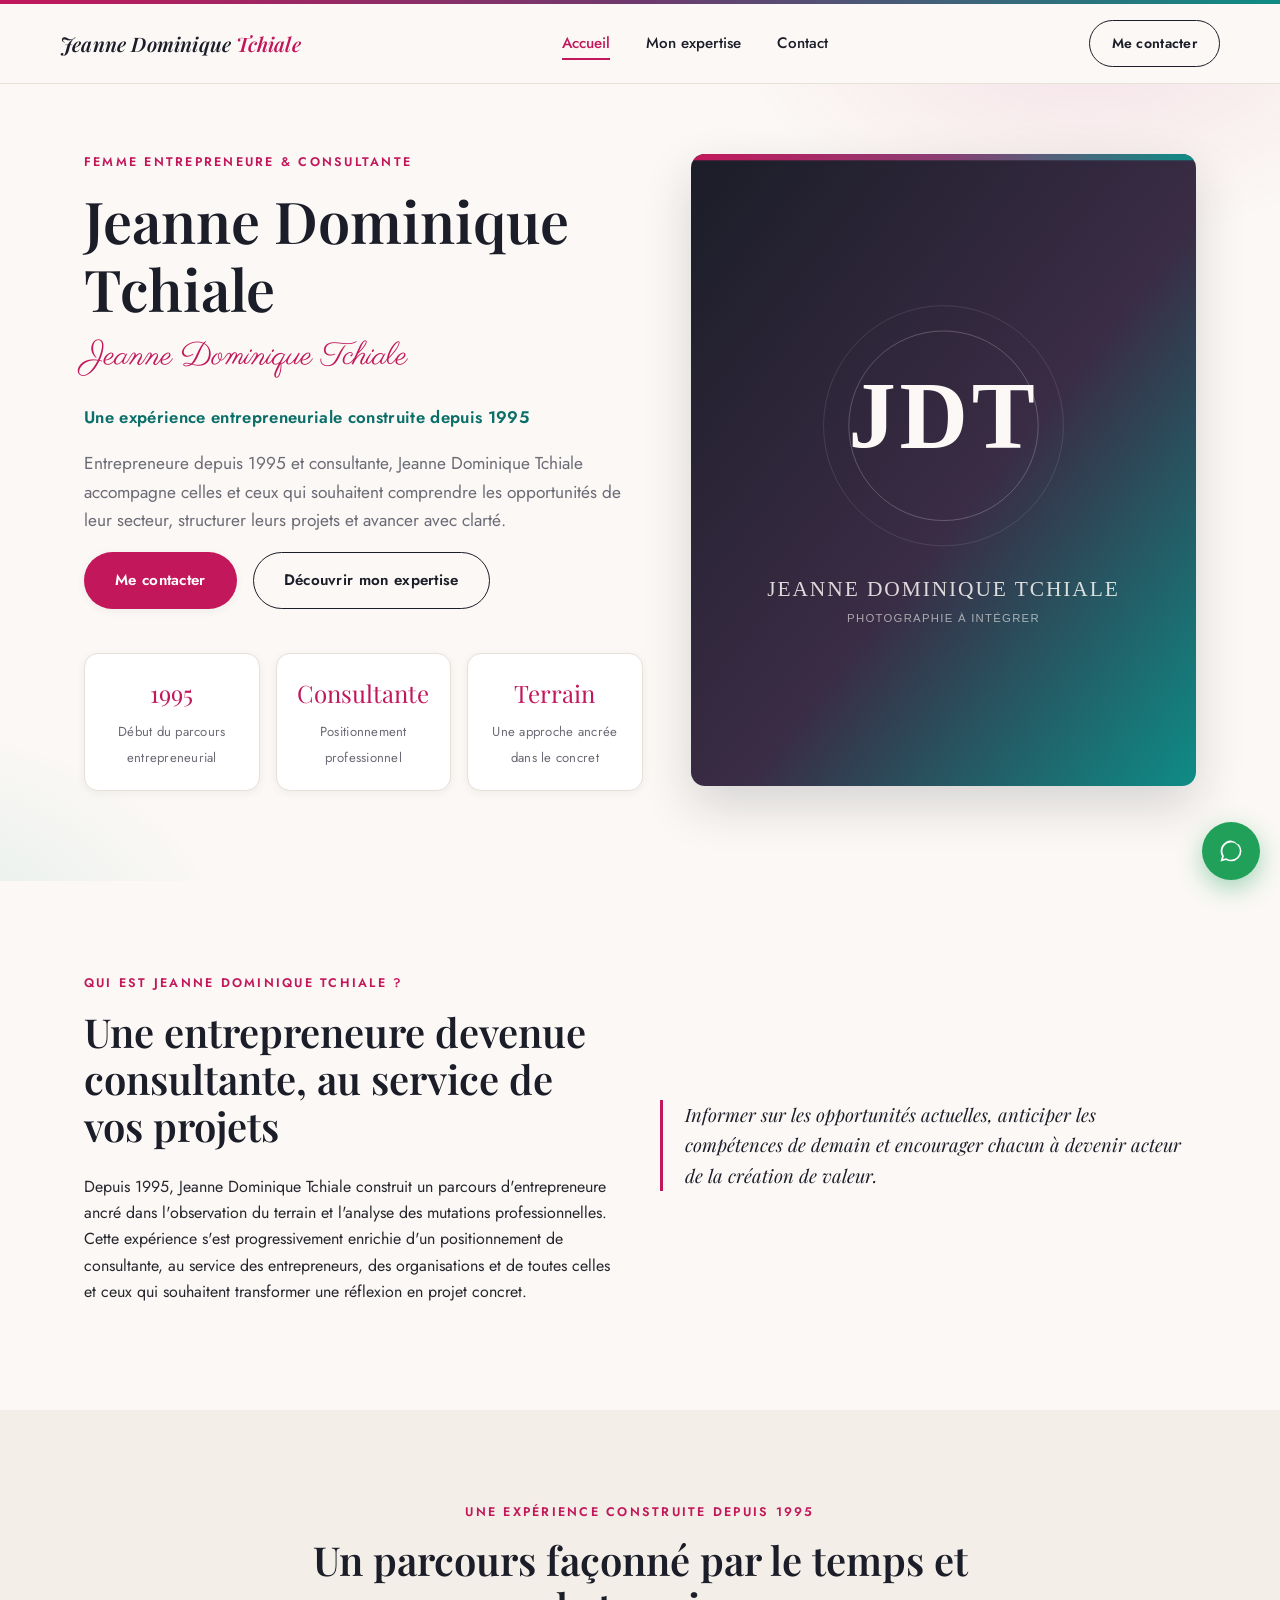
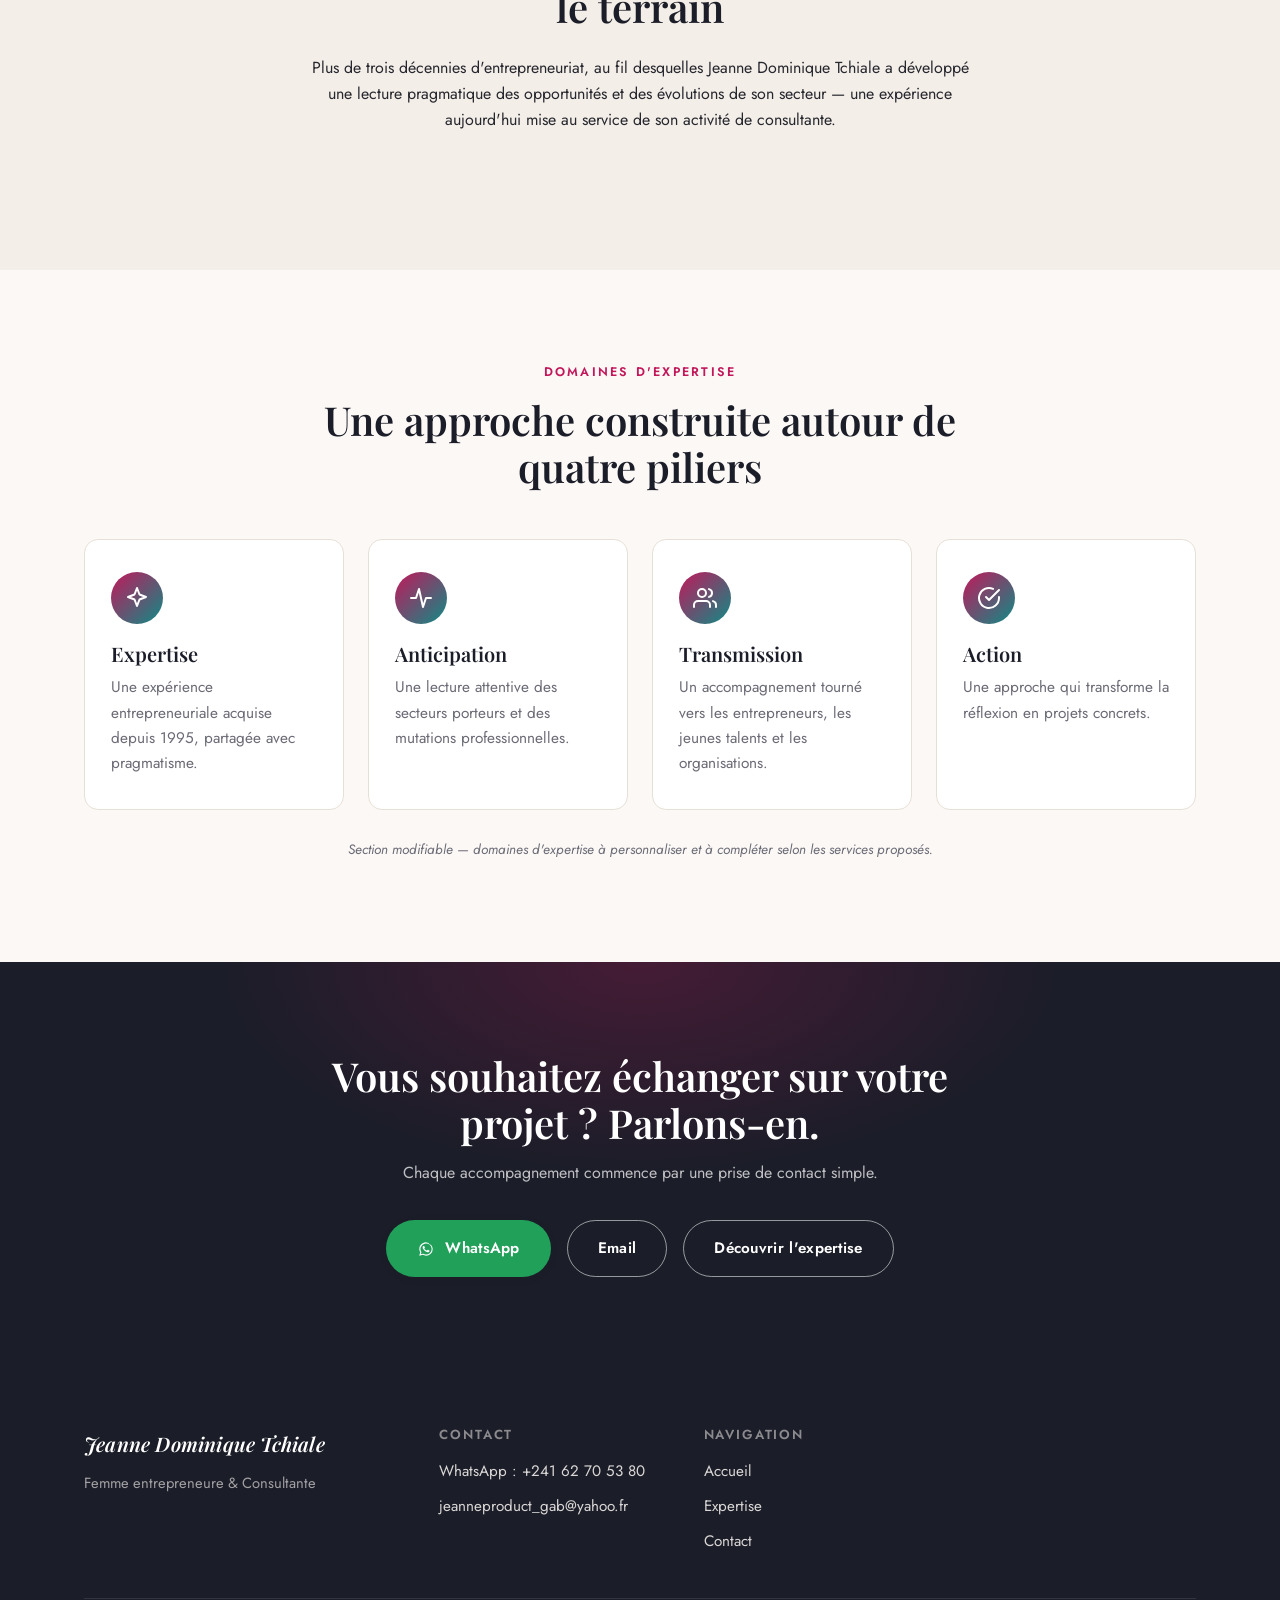
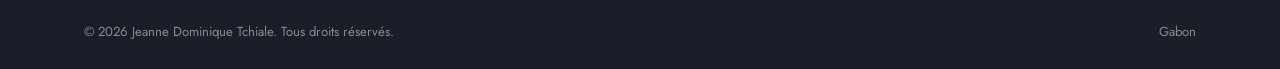
==== jeanne-dominique-tchiale/index.html @ a13acd10 "Add premium vitrine site for Jeanne Dominique Tchiale New static, dependency-free HTML/CSS/JS site (" ====
<!DOCTYPE html>
<html lang="fr">
<head>
<meta charset="UTF-8">
<meta name="viewport" content="width=device-width, initial-scale=1.0">
<title>Jeanne Dominique Tchiale — Femme entrepreneure &amp; Consultante depuis 1995</title>
<meta name="description" content="Jeanne Dominique Tchiale, femme entrepreneure depuis 1995 et consultante au Gabon. Découvrez son parcours, son expertise et prenez contact via WhatsApp ou email.">
<meta name="keywords" content="Jeanne Dominique Tchiale, entrepreneure, consultante, Gabon, Libreville">
<link rel="canonical" href="index.html">

<meta property="og:type" content="website">
<meta property="og:title" content="Jeanne Dominique Tchiale — Femme entrepreneure & Consultante">
<meta property="og:description" content="Une expérience entrepreneuriale construite depuis 1995, au service de votre projet.">
<meta property="og:image" content="assets/img/portrait-placeholder.svg">
<meta property="og:locale" content="fr_FR">

<link rel="icon" type="image/svg+xml" href="assets/img/favicon.svg">
<link rel="preconnect" href="https://fonts.googleapis.com">
<link rel="preconnect" href="https://fonts.gstatic.com" crossorigin>
<link href="https://fonts.googleapis.com/css2?family=Playfair+Display:ital,wght@0,500;0,600;0,700;1,600&family=Jost:wght@400;500;600;700&family=Parisienne&display=swap" rel="stylesheet">
<link rel="stylesheet" href="assets/css/style.css">

<script type="application/ld+json">
{
  "@context": "https://schema.org",
  "@type": "Person",
  "name": "Jeanne Dominique Tchiale",
  "jobTitle": "Femme entrepreneure & Consultante",
  "description": "Femme entrepreneure depuis 1995 et consultante, basée au Gabon.",
  "email": "mailto:jeanneproduct_gab@yahoo.fr",
  "address": { "@type": "PostalAddress", "addressCountry": "GA" },
  "url": "index.html"
}
</script>
</head>
<body>

<div class="top-bar"></div>

<header class="site-header">
  <div class="container nav">
    <a href="index.html" class="logo">Jeanne Dominique <span>Tchiale</span></a>

    <nav class="nav-links" id="navLinks">
      <a href="index.html" class="active">Accueil</a>
      <a href="expertise.html">Mon expertise</a>
      <a href="contact.html">Contact</a>
    </nav>

    <div class="nav-cta">
      <a href="contact.html" class="btn btn-outline">Me contacter</a>
      <button class="nav-toggle" id="navToggle" aria-label="Ouvrir le menu" aria-expanded="false" aria-controls="navLinks">
        <span></span>
      </button>
    </div>
  </div>
</header>

<main>

  <!-- HERO -->
  <section class="hero">
    <div class="container hero-grid">
      <div class="hero-text reveal is-visible">
        <span class="eyebrow">Femme entrepreneure &amp; Consultante</span>
        <h1>Jeanne Dominique Tchiale</h1>
        <div class="hero-signature" aria-hidden="true">Jeanne Dominique Tchiale</div>
        <p class="hero-role">Une expérience entrepreneuriale construite depuis 1995</p>
        <p class="hero-lede">
          Entrepreneure depuis 1995 et consultante, Jeanne Dominique Tchiale accompagne
          celles et ceux qui souhaitent comprendre les opportunités de leur secteur,
          structurer leurs projets et avancer avec clarté.
        </p>
        <div class="btn-row">
          <a href="contact.html" class="btn btn-primary">Me contacter</a>
          <a href="expertise.html" class="btn btn-outline">Découvrir mon expertise</a>
        </div>

        <div class="stat-row">
          <div class="stat-card">
            <span class="stat-num">1995</span>
            <span class="stat-label">Début du parcours entrepreneurial</span>
          </div>
          <div class="stat-card">
            <span class="stat-num">Consultante</span>
            <span class="stat-label">Positionnement professionnel</span>
          </div>
          <div class="stat-card">
            <span class="stat-num">Terrain</span>
            <span class="stat-label">Une approche ancrée dans le concret</span>
          </div>
        </div>
      </div>

      <div class="hero-portrait reveal">
        <!-- Remplacer par la photographie professionnelle : assets/img/jeanne-portrait.jpg -->
        <img src="assets/img/portrait-placeholder.svg" alt="Portrait professionnel de Jeanne Dominique Tchiale, femme entrepreneure et consultante">
      </div>
    </div>
  </section>

  <!-- QUI EST-ELLE -->
  <section class="section">
    <div class="container split reveal">
      <div>
        <span class="eyebrow">Qui est Jeanne Dominique Tchiale ?</span>
        <h2>Une entrepreneure devenue consultante, au service de vos projets</h2>
        <p>
          Depuis 1995, Jeanne Dominique Tchiale construit un parcours d'entrepreneure ancré
          dans l'observation du terrain et l'analyse des mutations professionnelles. Cette
          expérience s'est progressivement enrichie d'un positionnement de consultante, au
          service des entrepreneurs, des organisations et de toutes celles et ceux qui
          souhaitent transformer une réflexion en projet concret.
        </p>
      </div>
      <div class="quote-block">
        Informer sur les opportunités actuelles, anticiper les compétences de demain et
        encourager chacun à devenir acteur de la création de valeur.
      </div>
    </div>
  </section>

  <!-- DEPUIS 1995 -->
  <section class="section section--sand">
    <div class="container">
      <div class="section-head center reveal">
        <span class="eyebrow">Une expérience construite depuis 1995</span>
        <h2>Un parcours façonné par le temps et le terrain</h2>
        <p>
          Plus de trois décennies d'entrepreneuriat, au fil desquelles Jeanne Dominique Tchiale
          a développé une lecture pragmatique des opportunités et des évolutions de son secteur —
          une expérience aujourd'hui mise au service de son activité de consultante.
        </p>
      </div>
    </div>
  </section>

  <!-- DOMAINES D'EXPERTISE -->
  <section class="section">
    <div class="container">
      <div class="section-head center reveal">
        <span class="eyebrow">Domaines d'expertise</span>
        <h2>Une approche construite autour de quatre piliers</h2>
      </div>

      <div class="card-grid reveal">
        <div class="card">
          <div class="card-icon">
            <svg viewBox="0 0 24 24" fill="none" stroke="currentColor" stroke-width="2" stroke-linecap="round" stroke-linejoin="round"><path d="M12 2l2.5 6.5L21 11l-6.5 2.5L12 20l-2.5-6.5L3 11l6.5-2.5L12 2z"/></svg>
          </div>
          <h3>Expertise</h3>
          <p>Une expérience entrepreneuriale acquise depuis 1995, partagée avec pragmatisme.</p>
        </div>
        <div class="card">
          <div class="card-icon">
            <svg viewBox="0 0 24 24" fill="none" stroke="currentColor" stroke-width="2" stroke-linecap="round" stroke-linejoin="round"><path d="M2 12h5l3-9 4 18 3-9h5"/></svg>
          </div>
          <h3>Anticipation</h3>
          <p>Une lecture attentive des secteurs porteurs et des mutations professionnelles.</p>
        </div>
        <div class="card">
          <div class="card-icon">
            <svg viewBox="0 0 24 24" fill="none" stroke="currentColor" stroke-width="2" stroke-linecap="round" stroke-linejoin="round"><path d="M17 21v-2a4 4 0 0 0-4-4H5a4 4 0 0 0-4 4v2"/><circle cx="9" cy="7" r="4"/><path d="M23 21v-2a4 4 0 0 0-3-3.87"/><path d="M16 3.13a4 4 0 0 1 0 7.75"/></svg>
          </div>
          <h3>Transmission</h3>
          <p>Un accompagnement tourné vers les entrepreneurs, les jeunes talents et les organisations.</p>
        </div>
        <div class="card">
          <div class="card-icon">
            <svg viewBox="0 0 24 24" fill="none" stroke="currentColor" stroke-width="2" stroke-linecap="round" stroke-linejoin="round"><path d="M22 11.08V12a10 10 0 1 1-5.93-9.14"/><polyline points="22 4 12 14.01 9 11.01"/></svg>
          </div>
          <h3>Action</h3>
          <p>Une approche qui transforme la réflexion en projets concrets.</p>
        </div>
      </div>
      <p style="text-align:center;color:var(--text-light);font-size:.85rem;font-style:italic;margin-top:28px;">
        Section modifiable — domaines d'expertise à personnaliser et à compléter selon les services proposés.
      </p>
    </div>
  </section>

  <!-- CTA -->
  <section class="cta-band reveal">
    <div class="container">
      <h2>Vous souhaitez échanger sur votre projet ? Parlons-en.</h2>
      <p>Chaque accompagnement commence par une prise de contact simple.</p>
      <div class="btn-row">
        <a href="https://wa.me/24162705380" target="_blank" rel="noopener" class="btn btn-whatsapp">
          <svg viewBox="0 0 24 24" fill="currentColor"><path d="M17.6 6.32A8.86 8.86 0 0 0 12.02 3a8.94 8.94 0 0 0-7.75 13.4L3 21l4.73-1.24a8.9 8.9 0 0 0 4.29 1.1h.01a8.94 8.94 0 0 0 8.93-8.93 8.86 8.86 0 0 0-2.36-5.61zM12.03 19.4a7.4 7.4 0 0 1-3.78-1.04l-.27-.16-2.8.74.75-2.73-.18-.28a7.44 7.44 0 1 1 13.8-3.93 7.45 7.45 0 0 1-7.52 7.4zm4.08-5.56c-.22-.11-1.31-.65-1.52-.72-.2-.08-.35-.11-.5.11-.15.22-.57.72-.7.87-.13.15-.26.16-.48.05-.22-.11-.94-.35-1.79-1.11-.66-.59-1.11-1.32-1.24-1.54-.13-.22-.01-.34.1-.45.1-.1.22-.26.33-.39.11-.13.15-.22.22-.37.07-.15.04-.28-.02-.39-.06-.11-.5-1.21-.69-1.66-.18-.43-.37-.37-.5-.38-.13-.01-.28-.01-.43-.01a.83.83 0 0 0-.6.28c-.2.22-.79.77-.79 1.87s.81 2.17.92 2.32c.11.15 1.6 2.44 3.87 3.42.54.23.96.37 1.29.48.54.17 1.03.15 1.42.09.43-.06 1.31-.53 1.5-1.05.18-.51.18-.95.13-1.05-.05-.1-.2-.16-.42-.27z"/></svg>
          WhatsApp
        </a>
        <a href="mailto:jeanneproduct_gab@yahoo.fr" class="btn btn-outline-light">Email</a>
        <a href="expertise.html" class="btn btn-outline-light">Découvrir l'expertise</a>
      </div>
    </div>
  </section>

</main>

<footer class="site-footer">
  <div class="container">
    <div class="footer-grid">
      <div class="footer-brand">
        <a href="index.html" class="logo">Jeanne Dominique Tchiale</a>
        <p>Femme entrepreneure &amp; Consultante</p>
      </div>
      <div class="footer-col">
        <h4>Contact</h4>
        <a href="https://wa.me/24162705380" target="_blank" rel="noopener">WhatsApp : +241 62 70 53 80</a>
        <a href="mailto:jeanneproduct_gab@yahoo.fr">jeanneproduct_gab@yahoo.fr</a>
      </div>
      <div class="footer-col">
        <h4>Navigation</h4>
        <a href="index.html">Accueil</a>
        <a href="expertise.html">Expertise</a>
        <a href="contact.html">Contact</a>
      </div>
    </div>
    <div class="footer-bottom">
      <span>&copy; <span data-year></span> Jeanne Dominique Tchiale. Tous droits réservés.</span>
      <span>Gabon</span>
    </div>
  </div>
</footer>

<a href="https://wa.me/24162705380" target="_blank" rel="noopener" class="float-whatsapp" aria-label="Écrire sur WhatsApp">
  <svg viewBox="0 0 24 24" fill="currentColor"><path d="M17.6 6.32A8.86 8.86 0 0 0 12.02 3a8.94 8.94 0 0 0-7.75 13.4L3 21l4.73-1.24a8.9 8.9 0 0 0 4.29 1.1h.01a8.94 8.94 0 0 0 8.93-8.93 8.86 8.86 0 0 0-2.36-5.61zM12.03 19.4a7.4 7.4 0 0 1-3.78-1.04l-.27-.16-2.8.74.75-2.73-.18-.28a7.44 7.44 0 1 1 13.8-3.93 7.45 7.45 0 0 1-7.52 7.4z"/></svg>
</a>

<script src="assets/js/main.js"></script>
</body>
</html>
---- jeanne-dominique-tchiale/assets/css/style.css ----
/* =========================================================
   Jeanne Dominique Tchiale — Site vitrine
   Palette officielle : Magenta / Turquoise / Noir Anthracite
   ========================================================= */

:root{
  --magenta: #C2185B;
  --magenta-dark: #93123F;
  --turquoise: #0E8C86;
  --turquoise-dark: #0A6E69;
  --anthracite: #1B1D28;
  --anthracite-soft: #2B2E3D;
  --cream: #FBF8F5;
  --sand: #F3EEE7;
  --text: #26262E;
  --text-light: #6B6B76;
  --border: #E7E0D6;
  --white: #FFFFFF;

  --font-serif: 'Playfair Display', Georgia, 'Times New Roman', serif;
  --font-sans: 'Jost', 'Segoe UI', system-ui, -apple-system, Arial, sans-serif;
  --font-script: 'Parisienne', 'Brush Script MT', cursive;

  --radius: 14px;
  --shadow-sm: 0 2px 10px rgba(27,29,40,0.06);
  --shadow-md: 0 10px 30px rgba(27,29,40,0.10);
  --shadow-lg: 0 20px 50px rgba(27,29,40,0.16);
  --gradient-brand: linear-gradient(90deg, var(--magenta) 0%, #6E3A6E 50%, var(--turquoise) 100%);
  --container: 1160px;
}

*, *::before, *::after{ box-sizing: border-box; }
html{ scroll-behavior: smooth; }

body{
  margin:0;
  font-family: var(--font-sans);
  color: var(--text);
  background: var(--cream);
  line-height: 1.65;
  -webkit-font-smoothing: antialiased;
  overflow-x: hidden;
}

img{ max-width:100%; display:block; }
a{ color:inherit; text-decoration:none; }
ul{ list-style:none; margin:0; padding:0; }
button{ font-family:inherit; cursor:pointer; }

h1,h2,h3,h4{
  font-family: var(--font-serif);
  color: var(--anthracite);
  line-height: 1.18;
  margin: 0 0 .6em;
  font-weight: 600;
}
h1{ font-size: clamp(2.1rem, 5.5vw, 3.6rem); }
h2{ font-size: clamp(1.6rem, 3.6vw, 2.5rem); }
h3{ font-size: 1.25rem; }
p{ margin: 0 0 1em; color: var(--text); }

.container{
  width: 100%;
  max-width: var(--container);
  margin: 0 auto;
  padding: 0 24px;
}

.eyebrow{
  display:inline-block;
  font-family: var(--font-sans);
  font-size: .78rem;
  letter-spacing: .18em;
  text-transform: uppercase;
  color: var(--magenta);
  font-weight: 600;
  margin-bottom: 14px;
}

.section{ padding: 88px 0; }
.section--tight{ padding: 64px 0; }
.section--dark{ background: var(--anthracite); color: var(--sand); }
.section--dark h2, .section--dark h3{ color: var(--white); }
.section--dark p{ color: rgba(251,248,245,0.78); }
.section--sand{ background: var(--sand); }

.section-head{ max-width: 680px; margin: 0 0 48px; }
.section-head.center{ margin-left:auto; margin-right:auto; text-align:center; }

/* ---------- Buttons ---------- */
.btn{
  display:inline-flex;
  align-items:center;
  gap:10px;
  padding: 15px 30px;
  border-radius: 999px;
  font-size: .95rem;
  font-weight: 600;
  letter-spacing:.02em;
  border: 1px solid transparent;
  transition: transform .25s ease, box-shadow .25s ease, background .25s ease, color .25s ease, border-color .25s ease;
  white-space: nowrap;
}
.btn:hover{ transform: translateY(-2px); }
.btn-primary{
  background: var(--magenta);
  color: var(--white);
  box-shadow: var(--shadow-sm);
}
.btn-primary:hover{ background: var(--magenta-dark); box-shadow: var(--shadow-md); }

.btn-outline{
  background: transparent;
  color: var(--anthracite);
  border-color: var(--anthracite);
}
.btn-outline:hover{ background: var(--anthracite); color: var(--white); }

.btn-outline-light{
  background: transparent;
  color: var(--white);
  border-color: rgba(255,255,255,0.55);
}
.btn-outline-light:hover{ background: var(--white); color: var(--anthracite); }

.btn-whatsapp{
  background: #21A05A;
  color: var(--white);
  box-shadow: var(--shadow-sm);
}
.btn-whatsapp:hover{ background:#1b8a4c; box-shadow: var(--shadow-md); }

.btn-block{ width:100%; justify-content:center; }
.btn svg{ width:18px; height:18px; flex-shrink:0; }

.btn-row{ display:flex; flex-wrap:wrap; gap: 16px; }

/* ---------- Header ---------- */
.top-bar{
  height: 4px;
  background: var(--gradient-brand);
}
.site-header{
  position: sticky;
  top:0;
  z-index: 100;
  background: rgba(251,248,245,0.97);
  border-bottom: 1px solid var(--border);
}
/* Pas de backdrop-filter/transform ici : ces propriétés créent un
   "containing block" pour les descendants en position fixed (dont
   le panneau .nav-links mobile), ce qui casserait son positionnement. */
.nav{
  display:flex;
  align-items:center;
  justify-content: space-between;
  padding: 16px 0;
}
.logo{
  font-family: var(--font-serif);
  font-style: italic;
  font-weight: 600;
  font-size: 1.25rem;
  letter-spacing: .01em;
  color: var(--anthracite);
}
.logo span{ color: var(--magenta); }

.nav-links{
  display:flex;
  align-items:center;
  gap: 36px;
}
.nav-links a{
  font-size: .95rem;
  font-weight: 500;
  color: var(--anthracite);
  position: relative;
  padding: 4px 0;
}
.nav-links a::after{
  content:"";
  position:absolute;
  left:0; bottom:0;
  width:0%;
  height:2px;
  background: var(--magenta);
  transition: width .25s ease;
}
.nav-links a:hover::after,
.nav-links a.active::after{ width:100%; }
.nav-links a.active{ color: var(--magenta); }

.nav-cta{ display:flex; align-items:center; gap: 18px; }
.nav-cta .btn{ padding: 11px 22px; font-size:.88rem; }

.nav-toggle{
  display:none;
  background:none;
  border:none;
  width: 40px; height: 40px;
  position: relative;
  z-index: 210;
}
.nav-toggle span, .nav-toggle span::before, .nav-toggle span::after{
  content:"";
  display:block;
  width: 24px;
  height: 2px;
  background: var(--anthracite);
  position: absolute;
  left: 8px;
  transition: transform .25s ease, opacity .25s ease, top .25s ease;
}
.nav-toggle span{ top:19px; }
.nav-toggle span::before{ top:-8px; }
.nav-toggle span::after{ top:8px; }
.nav-toggle.is-open span{ background: transparent; }
.nav-toggle.is-open span::before{ top:0; transform: rotate(45deg); }
.nav-toggle.is-open span::after{ top:0; transform: rotate(-45deg); }

/* ---------- Hero ---------- */
.hero{
  position: relative;
  padding: 64px 0 90px;
  overflow:hidden;
}
.hero::before{
  content:"";
  position:absolute;
  inset:0;
  background:
    radial-gradient(600px 400px at 85% -10%, rgba(194,24,91,0.10), transparent 60%),
    radial-gradient(600px 400px at -10% 110%, rgba(14,140,134,0.12), transparent 60%);
  pointer-events:none;
}
.hero-grid{
  position: relative;
  display:grid;
  grid-template-columns: 1fr;
  gap: 48px;
  align-items:center;
}
.hero-portrait{
  order:-1;
  border-radius: var(--radius);
  overflow:hidden;
  box-shadow: var(--shadow-lg);
  position:relative;
}
.hero-portrait img{ width:100%; height:100%; object-fit:cover; aspect-ratio: 4/5; }
.hero-signature{
  font-family: var(--font-script);
  font-size: 2rem;
  color: var(--magenta);
  margin: 4px 0 20px;
}
.hero-text h1{ margin-bottom: 8px; }
.hero-role{
  font-family: var(--font-sans);
  font-size: 1.05rem;
  font-weight: 600;
  color: var(--turquoise-dark);
  letter-spacing:.02em;
  margin-bottom: 18px;
}
.hero-lede{
  font-size: 1.08rem;
  color: var(--text-light);
  max-width: 540px;
}

.stat-row{
  display:grid;
  grid-template-columns: repeat(3,1fr);
  gap: 16px;
  margin-top: 44px;
}
.stat-card{
  background: var(--white);
  border: 1px solid var(--border);
  border-radius: var(--radius);
  padding: 20px 16px;
  text-align:center;
  box-shadow: var(--shadow-sm);
}
.stat-card .stat-num{
  font-family: var(--font-serif);
  font-size: 1.5rem;
  color: var(--magenta);
  display:block;
  margin-bottom: 4px;
}
.stat-card .stat-label{
  font-size: .82rem;
  color: var(--text-light);
  letter-spacing:.02em;
}

/* ---------- Intro split ---------- */
.split{
  display:grid;
  grid-template-columns: 1fr;
  gap: 40px;
  align-items:center;
}
.quote-block{
  border-left: 3px solid var(--magenta);
  padding-left: 22px;
  font-family: var(--font-serif);
  font-style: italic;
  font-size: 1.15rem;
  color: var(--anthracite);
}

/* ---------- Cards / expertise ---------- */
.card-grid{
  display:grid;
  grid-template-columns: 1fr;
  gap: 24px;
}
.card{
  background: var(--white);
  border: 1px solid var(--border);
  border-radius: var(--radius);
  padding: 32px 26px;
  transition: transform .3s ease, box-shadow .3s ease, border-color .3s ease;
}
.card:hover{
  transform: translateY(-6px);
  box-shadow: var(--shadow-md);
  border-color: transparent;
}
.card-icon{
  width: 52px; height:52px;
  border-radius: 50%;
  display:flex; align-items:center; justify-content:center;
  background: linear-gradient(135deg, var(--magenta), var(--turquoise));
  color:#fff;
  margin-bottom: 18px;
}
.card-icon svg{ width:24px; height:24px; }
.card h3{ margin-bottom: 10px; }
.card p{ color: var(--text-light); margin-bottom:0; font-size:.96rem; }

.card--placeholder{
  border-style: dashed;
  background: transparent;
  display:flex;
  align-items:center;
  justify-content:center;
  text-align:center;
  color: var(--text-light);
  font-size: .9rem;
  min-height: 180px;
}

/* ---------- Timeline ---------- */
.timeline{
  position:relative;
  margin-top: 20px;
  padding-left: 28px;
  border-left: 2px solid var(--border);
}
.timeline-item{
  position:relative;
  padding-bottom: 36px;
}
.timeline-item:last-child{ padding-bottom:0; }
.timeline-item::before{
  content:"";
  position:absolute;
  left:-35px; top:4px;
  width: 12px; height:12px;
  border-radius:50%;
  background: var(--magenta);
  border: 3px solid var(--cream);
  box-shadow: 0 0 0 2px var(--magenta);
}
.timeline-item.is-placeholder::before{ background: var(--white); box-shadow: 0 0 0 2px var(--border); }
.timeline-year{
  font-family: var(--font-serif);
  color: var(--magenta);
  font-weight:600;
  font-size: 1.05rem;
  margin-bottom: 4px;
}
.timeline-item.is-placeholder .timeline-year{ color: var(--text-light); }
.timeline-item p{ margin:0; color: var(--text-light); }
.timeline-item.is-placeholder p{ font-style: italic; }

/* ---------- Method steps ---------- */
.method-row{
  display:grid;
  grid-template-columns: 1fr;
  gap: 18px;
  counter-reset: step;
}
.method-step{
  background: var(--white);
  border: 1px solid var(--border);
  border-radius: var(--radius);
  padding: 24px 20px;
  position:relative;
}
.method-step .step-num{
  font-family: var(--font-serif);
  font-size: 2rem;
  color: var(--turquoise);
  opacity:.5;
  display:block;
  margin-bottom: 8px;
}
.method-step h4{
  font-family: var(--font-sans);
  font-weight:600;
  font-size: 1rem;
  color: var(--anthracite);
  margin: 0 0 6px;
}
.method-step p{ font-size:.9rem; color: var(--text-light); margin:0; }
.method-arrow{
  display:none;
  text-align:center;
  color: var(--border);
  font-size: 1.4rem;
}

/* ---------- Audience list ---------- */
.audience-grid{
  display:grid;
  grid-template-columns: 1fr;
  gap: 20px;
}
.audience-item{
  display:flex;
  gap: 16px;
  align-items:flex-start;
  background: var(--white);
  border: 1px solid var(--border);
  border-radius: var(--radius);
  padding: 22px;
}
.audience-item .dot{
  flex-shrink:0;
  width: 38px; height:38px;
  border-radius:50%;
  background: var(--sand);
  color: var(--magenta);
  display:flex; align-items:center; justify-content:center;
  font-family: var(--font-serif);
  font-weight:700;
}

/* ---------- Why work with ---------- */
.reasons{
  display:grid;
  grid-template-columns: 1fr;
  gap: 22px;
}
.reason{
  display:flex;
  gap:16px;
}
.reason .check{
  flex-shrink:0;
  width:28px;height:28px;
  border-radius:50%;
  background: var(--turquoise);
  color:#fff;
  display:flex;align-items:center;justify-content:center;
  margin-top:3px;
}
.reason .check svg{ width:14px;height:14px; }
.reason h4{ font-family: var(--font-sans); font-size:1rem; margin:0 0 4px; color:var(--anthracite); }
.reason p{ margin:0; color: var(--text-light); font-size:.95rem; }

/* ---------- CTA band ---------- */
.cta-band{
  text-align:center;
  padding: 90px 0;
  background: var(--anthracite);
  color: var(--white);
  position: relative;
  overflow:hidden;
}
.cta-band::before{
  content:"";
  position:absolute;
  inset:0;
  background: radial-gradient(700px 350px at 50% 0%, rgba(194,24,91,0.25), transparent 60%);
}
.cta-band .container{ position:relative; }
.cta-band h2{ color:#fff; max-width: 620px; margin: 0 auto 14px; }
.cta-band p{ color: rgba(255,255,255,0.72); max-width: 520px; margin: 0 auto 34px; }
.cta-band .btn-row{ justify-content:center; }

/* ---------- Contact page ---------- */
.contact-cards{
  display:grid;
  grid-template-columns: 1fr;
  gap: 24px;
  margin-bottom: 64px;
}
.contact-card{
  background: var(--white);
  border: 1px solid var(--border);
  border-radius: var(--radius);
  padding: 36px 28px;
  text-align:center;
  box-shadow: var(--shadow-sm);
}
.contact-card .card-icon{ margin: 0 auto 18px; }
.contact-card .value{
  font-family: var(--font-serif);
  font-size: 1.25rem;
  color: var(--anthracite);
  margin-bottom: 20px;
  word-break: break-word;
}

.contact-form{
  background: var(--white);
  border: 1px solid var(--border);
  border-radius: var(--radius);
  padding: 40px 28px;
  box-shadow: var(--shadow-sm);
}
.form-grid{
  display:grid;
  grid-template-columns: 1fr;
  gap: 18px;
}
.field{ display:flex; flex-direction:column; gap:8px; }
.field label{ font-size:.85rem; font-weight:600; color: var(--anthracite); }
.field input, .field textarea{
  font-family: var(--font-sans);
  font-size: .96rem;
  padding: 13px 15px;
  border-radius: 10px;
  border: 1px solid var(--border);
  background: var(--cream);
  color: var(--text);
  transition: border-color .2s ease, box-shadow .2s ease;
}
.field input:focus, .field textarea:focus{
  outline:none;
  border-color: var(--magenta);
  box-shadow: 0 0 0 3px rgba(194,24,91,0.12);
}
.field textarea{ resize: vertical; min-height: 130px; }
.form-note{ font-size:.82rem; color: var(--text-light); margin-top:14px; text-align:center; }
.form-success{
  display:none;
  margin-top:18px;
  padding: 14px 16px;
  background: rgba(14,140,134,0.1);
  border: 1px solid var(--turquoise);
  border-radius: 10px;
  color: var(--turquoise-dark);
  font-size: .9rem;
}
.form-success.show{ display:block; }

/* ---------- Footer ---------- */
.site-footer{
  background: var(--anthracite);
  color: rgba(251,248,245,0.75);
  padding: 60px 0 26px;
}
.footer-grid{
  display:grid;
  grid-template-columns: 1fr;
  gap: 36px;
  padding-bottom: 34px;
  border-bottom: 1px solid rgba(255,255,255,0.1);
}
.footer-brand .logo{ color:#fff; }
.footer-brand p{ margin-top: 10px; color: rgba(251,248,245,0.6); font-size:.92rem; }
.footer-col h4{
  font-family: var(--font-sans);
  font-size:.82rem;
  letter-spacing:.14em;
  text-transform:uppercase;
  color: rgba(251,248,245,0.5);
  margin: 0 0 16px;
}
.footer-col a, .footer-col span{
  display:block;
  color: rgba(251,248,245,0.85);
  font-size: .95rem;
  margin-bottom: 10px;
}
.footer-col a:hover{ color: var(--turquoise); }
.footer-bottom{
  padding-top: 22px;
  display:flex;
  flex-wrap:wrap;
  gap: 10px;
  justify-content:space-between;
  font-size: .82rem;
  color: rgba(251,248,245,0.5);
}

/* ---------- Floating WhatsApp ---------- */
.float-whatsapp{
  position: fixed;
  right: 20px;
  bottom: 20px;
  z-index: 150;
  width: 58px; height: 58px;
  border-radius: 50%;
  background: #21A05A;
  color: #fff;
  display:flex;
  align-items:center;
  justify-content:center;
  box-shadow: 0 8px 24px rgba(33,160,90,0.4);
  transition: transform .25s ease;
}
.float-whatsapp:hover{ transform: scale(1.08); }
.float-whatsapp svg{ width:28px; height:28px; }

/* ---------- Reveal animation ---------- */
.reveal{
  opacity:0;
  transform: translateY(24px);
  transition: opacity .7s ease, transform .7s ease;
}
.reveal.is-visible{ opacity:1; transform:none; }

@media (prefers-reduced-motion: reduce){
  html{ scroll-behavior:auto; }
  .reveal{ opacity:1; transform:none; transition:none; }
}

/* ---------- Responsive ---------- */
@media (min-width: 620px){
  .stat-row{ grid-template-columns: repeat(3,1fr); }
  .card-grid{ grid-template-columns: repeat(2,1fr); }
  .contact-cards{ grid-template-columns: repeat(2,1fr); }
}

@media (min-width: 860px){
  .method-row{
    grid-template-columns: repeat(5, 1fr);
    align-items: start;
  }
}

@media (min-width: 900px){
  .nav-links{
    position:static;
    flex-direction:row;
    background:none;
    height:auto;
    padding:0;
    width:auto;
  }
  .nav-toggle{ display:none; }

  .hero-grid{ grid-template-columns: 1.05fr 0.95fr; }
  .hero-portrait{ order: 1; }
  .split{ grid-template-columns: 1fr 1fr; }
  .split.reverse{ direction: rtl; }
  .split.reverse > *{ direction: ltr; }
  .card-grid{ grid-template-columns: repeat(4,1fr); }
  .footer-grid{ grid-template-columns: 1.4fr 1fr 1fr 1fr; }
  .contact-cards{ grid-template-columns: repeat(2,1fr); }
  .audience-grid{ grid-template-columns: repeat(3,1fr); }
}

@media (max-width: 899px){
  .nav-links{
    position: fixed;
    inset: 0 0 0 30%;
    background: var(--anthracite);
    flex-direction: column;
    justify-content: center;
    align-items: flex-start;
    gap: 30px;
    padding: 40px;
    transform: translateX(100%);
    transition: transform .35s ease;
    z-index: 200;
  }
  .nav-links.is-open{ transform: translateX(0); }
  .nav-links a{ color: #fff; font-size: 1.15rem; }
  .nav-links a::after{ background: var(--magenta); }
  .nav-cta .btn-primary{ padding: 10px 18px; font-size:.82rem; }
  .nav-toggle{ display:block; }
  .nav-cta a.btn-outline{ display:none; }
}

@media (min-width: 620px) and (max-width: 899px){
  .card-grid{ grid-template-columns: repeat(2,1fr); }
}
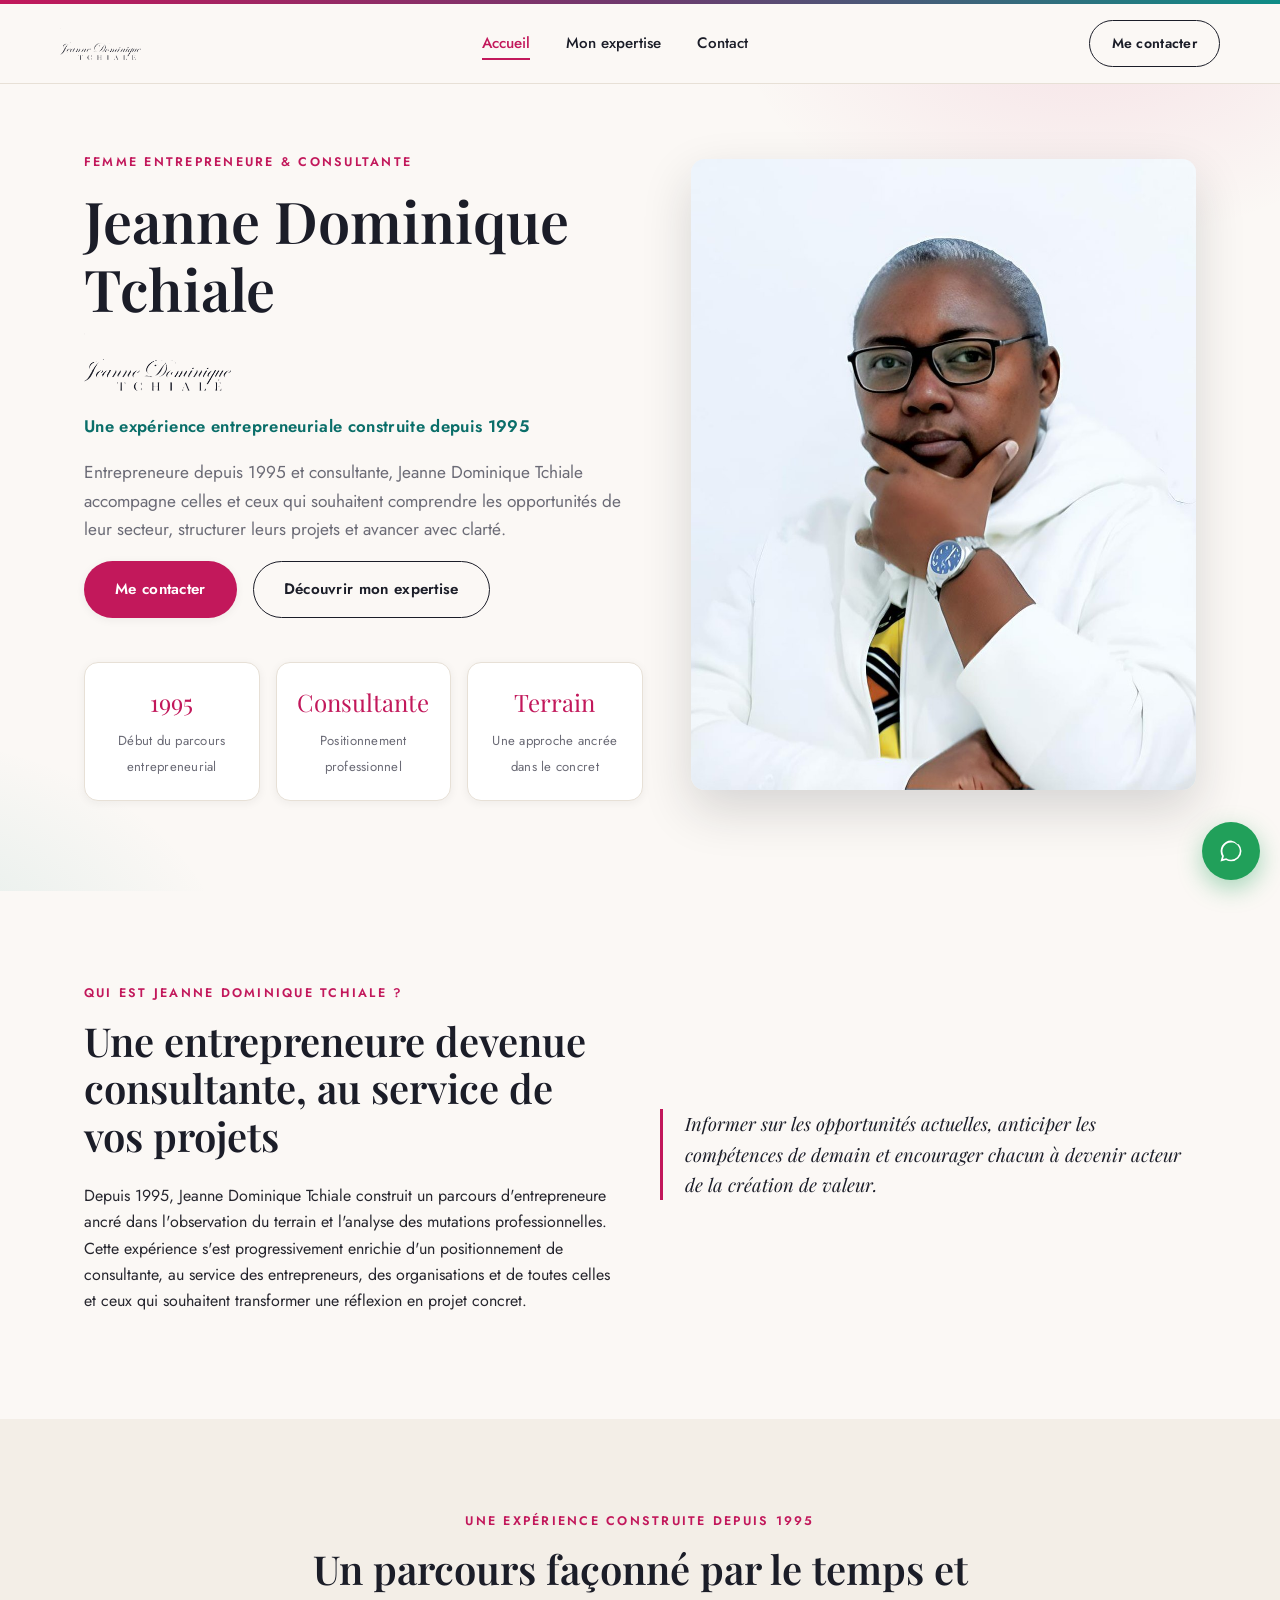
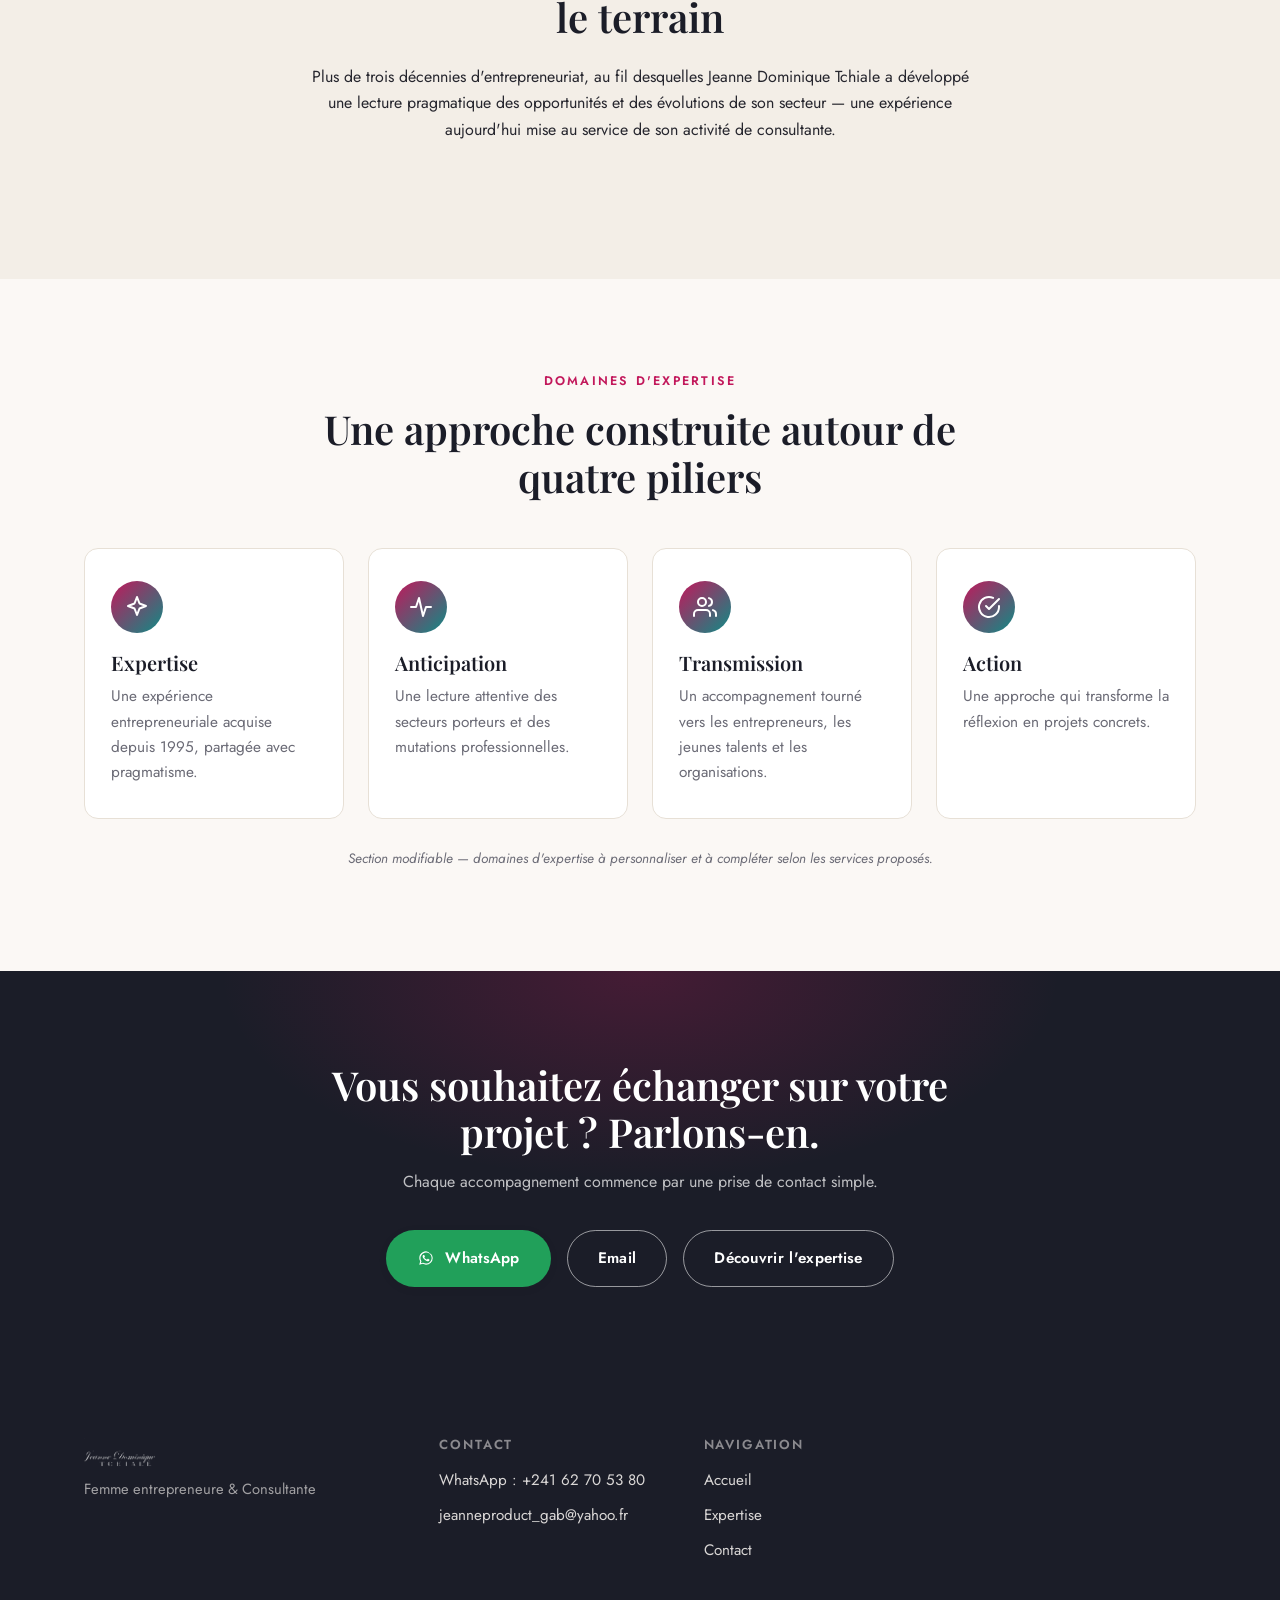
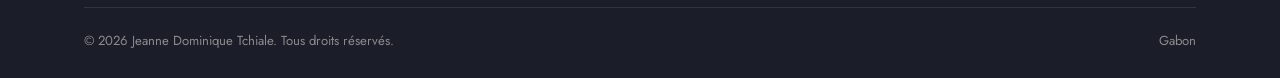
==== commit 30bdf90b: "Replace placeholders with the real photo and signature Extracted Jeanne Dominique Tchiale's professi" ====
--- a/jeanne-dominique-tchiale/index.html
+++ b/jeanne-dominique-tchiale/index.html
@@ -11,7 +11,7 @@
 <meta property="og:type" content="website">
 <meta property="og:title" content="Jeanne Dominique Tchiale — Femme entrepreneure & Consultante">
 <meta property="og:description" content="Une expérience entrepreneuriale construite depuis 1995, au service de votre projet.">
-<meta property="og:image" content="assets/img/portrait-placeholder.svg">
+<meta property="og:image" content="assets/img/jeanne-portrait.jpg">
 <meta property="og:locale" content="fr_FR">
 
 <link rel="icon" type="image/svg+xml" href="assets/img/favicon.svg">
@@ -39,7 +39,7 @@
 
 <header class="site-header">
   <div class="container nav">
-    <a href="index.html" class="logo">Jeanne Dominique <span>Tchiale</span></a>
+    <a href="index.html" class="logo"><img class="logo-img" src="assets/img/jeanne-signature-dark.png" alt="Signature de Jeanne Dominique Tchiale"></a>
 
     <nav class="nav-links" id="navLinks">
       <a href="index.html" class="active">Accueil</a>
@@ -64,7 +64,7 @@
       <div class="hero-text reveal is-visible">
         <span class="eyebrow">Femme entrepreneure &amp; Consultante</span>
         <h1>Jeanne Dominique Tchiale</h1>
-        <div class="hero-signature" aria-hidden="true">Jeanne Dominique Tchiale</div>
+        <img class="hero-signature-img" src="assets/img/jeanne-signature-dark.png" alt="" aria-hidden="true">
         <p class="hero-role">Une expérience entrepreneuriale construite depuis 1995</p>
         <p class="hero-lede">
           Entrepreneure depuis 1995 et consultante, Jeanne Dominique Tchiale accompagne
@@ -93,8 +93,7 @@
       </div>
 
       <div class="hero-portrait reveal">
-        <!-- Remplacer par la photographie professionnelle : assets/img/jeanne-portrait.jpg -->
-        <img src="assets/img/portrait-placeholder.svg" alt="Portrait professionnel de Jeanne Dominique Tchiale, femme entrepreneure et consultante">
+        <img src="assets/img/jeanne-portrait.jpg" alt="Portrait professionnel de Jeanne Dominique Tchiale, femme entrepreneure et consultante">
       </div>
     </div>
   </section>
@@ -201,7 +200,7 @@
   <div class="container">
     <div class="footer-grid">
       <div class="footer-brand">
-        <a href="index.html" class="logo">Jeanne Dominique Tchiale</a>
+        <a href="index.html" class="logo"><img class="logo-img" src="assets/img/jeanne-signature-light.png" alt="Signature de Jeanne Dominique Tchiale"></a>
         <p>Femme entrepreneure &amp; Consultante</p>
       </div>
       <div class="footer-col">
--- a/jeanne-dominique-tchiale/assets/css/style.css
+++ b/jeanne-dominique-tchiale/assets/css/style.css
@@ -165,6 +165,8 @@
   color: var(--anthracite);
 }
 .logo span{ color: var(--magenta); }
+.logo-img{ height: 34px; width:auto; display:block; }
+.footer-brand .logo-img{ height: 30px; }
 
 .nav-links{
   display:flex;
@@ -253,6 +255,11 @@
   font-family: var(--font-script);
   font-size: 2rem;
   color: var(--magenta);
+  margin: 4px 0 20px;
+}
+.hero-signature-img{
+  height: 62px;
+  width: auto;
   margin: 4px 0 20px;
 }
 .hero-text h1{ margin-bottom: 8px; }
